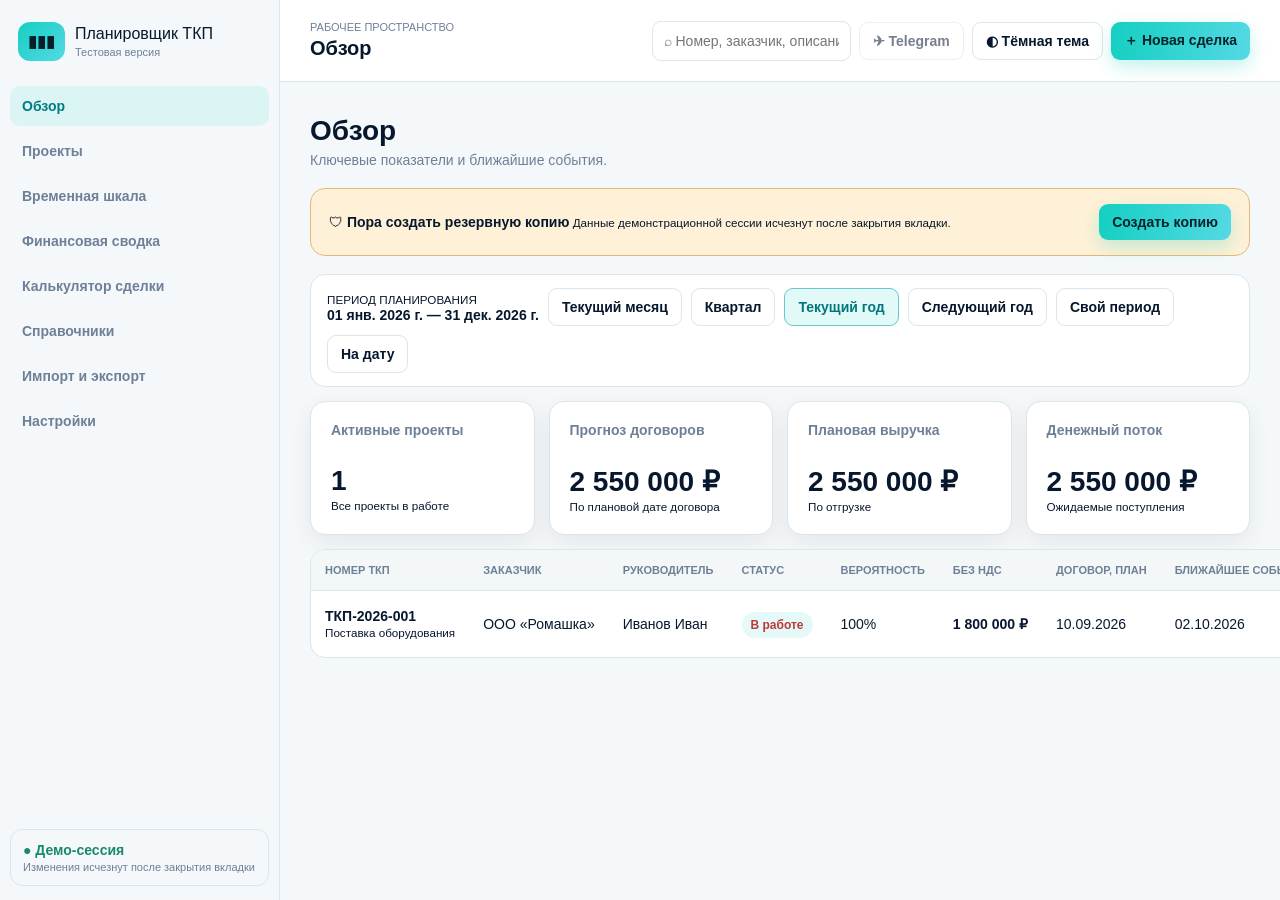
==== index.html @ 8d139dea "fix: refresh published dashboard assets" ====
<!doctype html>
<html lang="ru">
<head>
  <meta charset="utf-8"><meta name="viewport" content="width=device-width,initial-scale=1">
  <title>Планировщик ТКП</title><link rel="stylesheet" href="style.css?v=20260919-3"><link rel="stylesheet" href="overrides.css?v=20260919-3">
</head>
<body>
<div class="app">
  <aside class="sidebar"><div class="brand"><b>▮▮▮</b><span>Планировщик ТКП<small>Тестовая версия</small></span></div>
    <nav id="nav"></nav><div class="local">● Демо-сессия<small>Изменения исчезнут после закрытия вкладки</small></div></aside>
  <main><header><div><small>РАБОЧЕЕ ПРОСТРАНСТВО</small><h2 id="page-title">Обзор</h2></div><div class="top-actions"><input id="global-search" placeholder="⌕ Номер, заказчик, описание"><button id="tg" disabled title="Интеграция Telegram появится позднее">✈ Telegram</button><button id="theme">◐ Тёмная тема</button><button class="primary" id="new-deal">＋ Новая сделка</button></div></header>
  <section id="view"></section></main>
</div><dialog id="modal"></dialog><script src="app.js?v=20260919-3"></script>
</body></html>
---- style.css ----
:root{--bg:#f5f8fa;--card:#fff;--text:#07182e;--muted:#6e8097;--line:#dbe5ea;--accent:#14cfc1;--accent2:#54d9e4;--warn:#e3aa30;--danger:#e96666;--shadow:0 8px 22px #0c354014}*{box-sizing:border-box}body{margin:0;background:var(--bg);color:var(--text);font:14px Inter,Arial,sans-serif}.app{display:grid;grid-template-columns:280px 1fr;min-height:100vh}.sidebar{border-right:1px solid var(--line);padding:14px 10px;display:flex;flex-direction:column}.brand{display:flex;gap:10px;align-items:center;padding:8px 8px 25px;font-size:16px}.brand b{background:linear-gradient(135deg,var(--accent),var(--accent2));border-radius:12px;padding:10px;color:#052029}.brand small,.local small,header small{display:block;font-size:11px;color:var(--muted);margin-top:3px;font-weight:400}nav{display:grid;gap:5px}nav button{border:0;background:transparent;text-align:left;padding:12px;border-radius:10px;color:var(--muted);font-size:14px;cursor:pointer}nav button.active,nav button:hover{background:#10cfc11c;color:#007d83;font-weight:700}.local{margin-top:auto;border:1px solid var(--line);border-radius:12px;padding:12px;color:#178a69;font-weight:700}main{min-width:0}header{height:82px;border-bottom:1px solid var(--line);background:var(--card);padding:12px 30px;display:flex;justify-content:space-between;align-items:center}h1{font-size:28px;margin:5px 0}h2{margin:4px 0;font-size:20px}.top-actions{display:flex;gap:8px;align-items:center}input,select,button{font:inherit}input,select{border:1px solid var(--line);border-radius:9px;padding:11px;background:var(--card);color:var(--text)}button{border:1px solid var(--line);border-radius:9px;padding:10px 13px;background:var(--card);color:var(--text);font-weight:650;cursor:pointer}button:disabled{opacity:.55;cursor:not-allowed}.primary{border:0;background:linear-gradient(100deg,var(--accent),var(--accent2));color:#06232b;box-shadow:0 7px 18px #14cfc142}.wrap{padding:28px 30px;max-width:1700px;margin:auto}.sub{color:var(--muted);margin:0 0 20px}.notice{background:#fff1d7;border:1px solid #dfbb7a;border-radius:15px;padding:15px 18px;display:flex;justify-content:space-between;align-items:center;margin:18px 0}.period,.toolbar{background:var(--card);border:1px solid var(--line);border-radius:15px;padding:13px 16px;display:flex;gap:9px;align-items:center;flex-wrap:wrap;margin:14px 0}.period button.active{background:#13cfc120;border-color:#66c7ce;color:#00777d}.cards{display:grid;grid-template-columns:repeat(4,1fr);gap:14px;margin:14px 0}.card{background:var(--card);border:1px solid var(--line);border-radius:15px;padding:20px;box-shadow:var(--shadow)}.card .label{color:var(--muted);font-weight:700}.card strong{font-size:28px;display:block;margin-top:27px}.grid2{display:grid;grid-template-columns:2fr 1fr;gap:14px}.panel{background:var(--card);border:1px solid var(--line);border-radius:15px;overflow:auto}.panel h3{padding:0 18px}.table{width:100%;border-collapse:collapse}.table th{text-align:left;color:var(--muted);font-size:11px;text-transform:uppercase;background:#f3f7f8}.table th,.table td{padding:14px;border-bottom:1px solid var(--line);white-space:nowrap}.table tr:last-child td{border:0}.badge{background:#13cfc11c;color:#007a80;border-radius:15px;padding:6px 9px;font-size:12px;font-weight:700}.danger{color:#bd3838;background:#fce8e8}.warning{color:#916100;background:#fff3d8}.kpi-list{padding:0 18px}.kpi-list li{padding:12px 0;border-bottom:1px solid var(--line);list-style:none}.chart{height:240px;padding:25px;display:flex;align-items:end;gap:22px;border-top:1px solid var(--line)}.bar{width:42px;background:#4caeb9;position:relative;min-height:3px}.bar:after{content:attr(data-month);position:absolute;top:calc(100% + 8px);font-size:11px;color:var(--muted);left:-10px}.timeline{min-width:1000px;display:grid;grid-template-columns:250px repeat(4,1fr);border-top:1px solid var(--line)}.timeline>*{border-right:1px solid var(--line);border-bottom:1px solid var(--line);padding:12px;min-height:70px}.event{font-size:11px;border-left:3px solid #7563d7;background:#f8f6ff;border-radius:6px;padding:5px;margin:3px}.event.overdue{border-color:var(--danger);background:#fff0f0}.form-grid{display:grid;grid-template-columns:repeat(2,1fr);gap:12px}.field{display:grid;gap:5px;font-weight:700;font-size:12px}.field label{color:var(--muted)}dialog{border:0;border-radius:16px;box-shadow:0 20px 70px #001e2e55;width:min(680px,94vw);background:var(--card);color:var(--text);padding:25px}dialog::backdrop{background:#00131e88}.modal-actions{display:flex;justify-content:flex-end;gap:8px;margin-top:20px}.report-cards{display:grid;grid-template-columns:repeat(3,1fr);gap:14px}.theme-dark{--bg:#070d0d;--card:#0a1819;--text:#f7f9f7;--muted:#9baeb4;--line:#17383a;--shadow:0 8px 22px #0008}.theme-dark .table th{background:#0d1d1e}.theme-dark .event{background:#16132a}@media(max-width:900px){.app{grid-template-columns:1fr}.sidebar{border-right:0;border-bottom:1px solid var(--line)}.sidebar nav{display:flex;overflow:auto}.sidebar nav button{white-space:nowrap}.local{display:none}header{height:auto;padding:12px;gap:10px;align-items:flex-start}.top-actions{flex-wrap:wrap;justify-content:flex-end}.top-actions input{width:180px}.wrap{padding:18px 12px}.cards,.grid2{grid-template-columns:1fr}.report-cards{grid-template-columns:1fr}.form-grid{grid-template-columns:1fr}}
---- overrides.css ----
.active-row td:first-child{border-left:4px solid #e96666}.closed-row td:first-child{border-left:4px solid #27a876}.status-active{color:#bd3838}.status-closed{color:#197951}.column-grid{display:grid;grid-template-columns:repeat(3,1fr);gap:8px}.column-grid label{padding:8px;border-bottom:1px solid var(--line);color:var(--muted)}
.finance-chart{height:300px;display:flex;align-items:end;gap:10px;padding:28px 22px 35px;border-top:1px solid var(--line);position:relative}.month-group{height:100%;flex:1;min-width:45px;display:flex;align-items:end;justify-content:center;gap:3px;position:relative}.month-group:after{content:attr(data-month);position:absolute;top:calc(100% + 8px);font-size:10px;color:var(--muted)}.metric-bar{width:11px;min-height:2px;border-radius:3px 3px 0 0;cursor:pointer}.revenue-plan{background:#769bc8}.revenue-fact{background:#19c9bd}.cash-plan{background:#d18a2d}.cash-fact{background:#62b58e}.chart-tip{position:absolute;display:none;z-index:4;background:#081416;color:#fff;border-radius:8px;padding:10px;font-size:12px;box-shadow:0 8px 20px #0008;pointer-events:none}.legend{padding:0 18px 14px;color:var(--muted);font-size:12px}.legend i{display:inline-block;width:12px;height:12px;margin:0 4px 0 12px}.fact-inputs{background:#13cfc10d;border:1px solid #65d1cb;border-radius:12px;padding:12px;margin-top:12px}
.combo-chart{height:265px;position:relative;border-top:1px solid var(--line);display:flex;align-items:end;padding:25px 28px 32px;gap:8px}.combo-month{height:100%;flex:1;position:relative;display:flex;align-items:end;justify-content:center}.combo-month:after{content:attr(data-month);position:absolute;top:calc(100% + 8px);font-size:10px;color:var(--muted)}.combo-bar{width:16px;background:#19c9bd;border-radius:3px 3px 0 0;z-index:2;cursor:pointer}.cash-combo .combo-bar{background:#62b58e}.plan-svg{position:absolute;inset:25px 28px 32px;z-index:3;pointer-events:none}.plan-svg polyline{fill:none;stroke:#d18a2d;stroke-width:3}.cash-combo .plan-svg polyline{stroke:#7563d7}.date-filter{display:flex;gap:8px;align-items:center}.date-filter.hidden{display:none}
.combo-chart{overflow:hidden}.plan-svg{width:calc(100% - 56px);height:calc(100% - 57px)}.combo-chart .combo-bar{max-height:190px}.project-cards{display:grid;grid-template-columns:repeat(4,1fr);gap:10px;margin:14px 0}.filter-card{padding:14px;cursor:pointer}.filter-card strong{font-size:24px;display:block;margin-top:8px}@media(max-width:900px){.project-cards{grid-template-columns:repeat(2,1fr)}}
.event.plan{border-left-color:#7563d7;background:#f8f6ff}.event.actual{border-left-color:#27a876;background:#effaf5}.axis-labels{position:absolute;right:4px;top:25px;bottom:32px;display:flex;flex-direction:column;justify-content:space-between;font-size:10px;color:var(--muted);z-index:4;background:linear-gradient(90deg,transparent,var(--card) 30%);padding-left:12px}.blocked{opacity:.62}.blocked-note{padding:13px;border-radius:9px;background:#fff3d8;color:#916100;margin:12px 0}
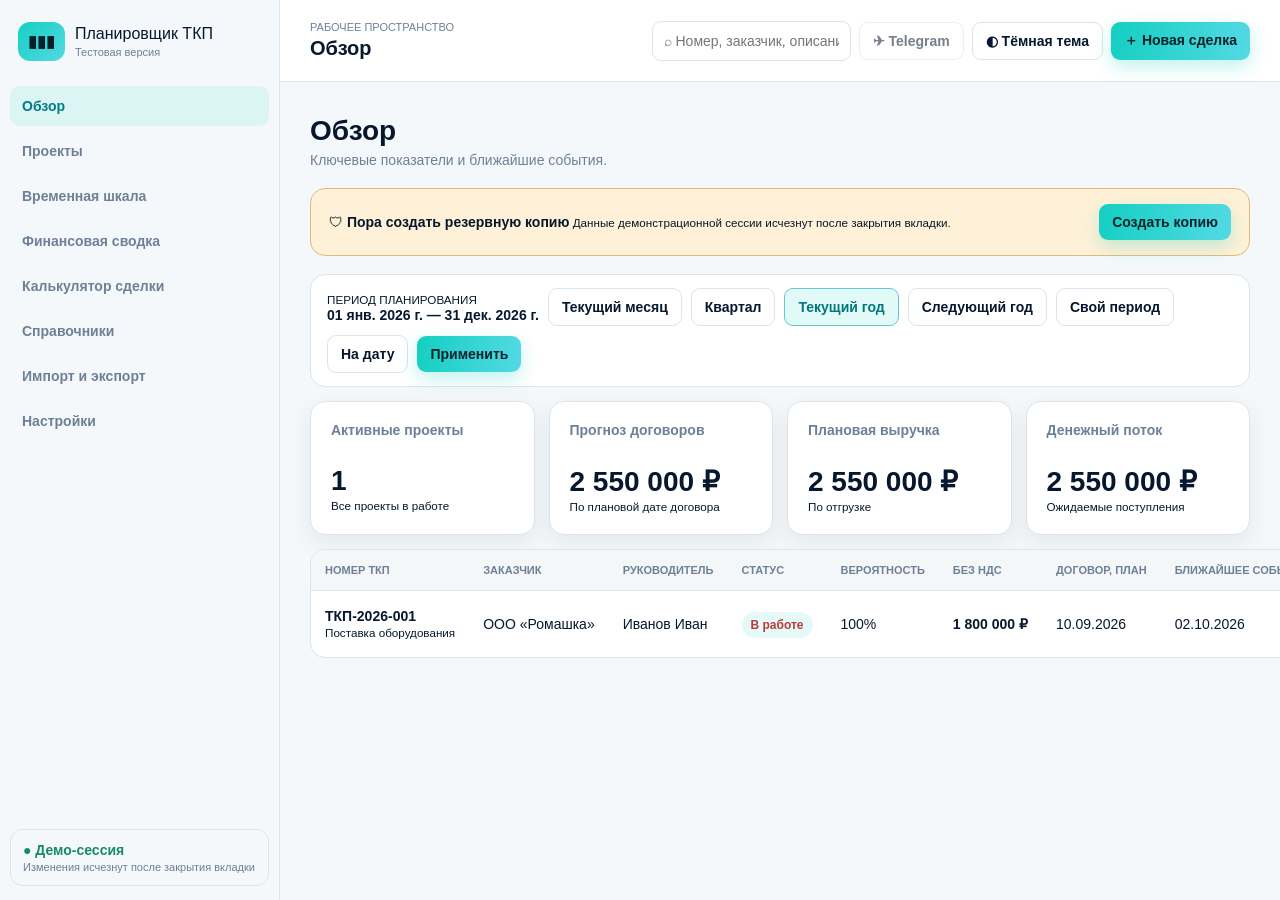
==== commit 49691ef6: "fix: refresh period control assets" ====
--- a/index.html
+++ b/index.html
@@ -2,7 +2,7 @@
 <html lang="ru">
 <head>
   <meta charset="utf-8"><meta name="viewport" content="width=device-width,initial-scale=1">
-  <title>Планировщик ТКП</title><link rel="stylesheet" href="style.css?v=20260919-3"><link rel="stylesheet" href="overrides.css?v=20260919-3">
+  <title>Планировщик ТКП</title><link rel="stylesheet" href="style.css?v=20260919-4"><link rel="stylesheet" href="overrides.css?v=20260919-4">
 </head>
 <body>
 <div class="app">
@@ -10,5 +10,5 @@
     <nav id="nav"></nav><div class="local">● Демо-сессия<small>Изменения исчезнут после закрытия вкладки</small></div></aside>
   <main><header><div><small>РАБОЧЕЕ ПРОСТРАНСТВО</small><h2 id="page-title">Обзор</h2></div><div class="top-actions"><input id="global-search" placeholder="⌕ Номер, заказчик, описание"><button id="tg" disabled title="Интеграция Telegram появится позднее">✈ Telegram</button><button id="theme">◐ Тёмная тема</button><button class="primary" id="new-deal">＋ Новая сделка</button></div></header>
   <section id="view"></section></main>
-</div><dialog id="modal"></dialog><script src="app.js?v=20260919-3"></script>
+</div><dialog id="modal"></dialog><script src="app.js?v=20260919-4"></script>
 </body></html>
--- a/overrides.css
+++ b/overrides.css
@@ -3,3 +3,4 @@
 .combo-chart{height:265px;position:relative;border-top:1px solid var(--line);display:flex;align-items:end;padding:25px 28px 32px;gap:8px}.combo-month{height:100%;flex:1;position:relative;display:flex;align-items:end;justify-content:center}.combo-month:after{content:attr(data-month);position:absolute;top:calc(100% + 8px);font-size:10px;color:var(--muted)}.combo-bar{width:16px;background:#19c9bd;border-radius:3px 3px 0 0;z-index:2;cursor:pointer}.cash-combo .combo-bar{background:#62b58e}.plan-svg{position:absolute;inset:25px 28px 32px;z-index:3;pointer-events:none}.plan-svg polyline{fill:none;stroke:#d18a2d;stroke-width:3}.cash-combo .plan-svg polyline{stroke:#7563d7}.date-filter{display:flex;gap:8px;align-items:center}.date-filter.hidden{display:none}
 .combo-chart{overflow:hidden}.plan-svg{width:calc(100% - 56px);height:calc(100% - 57px)}.combo-chart .combo-bar{max-height:190px}.project-cards{display:grid;grid-template-columns:repeat(4,1fr);gap:10px;margin:14px 0}.filter-card{padding:14px;cursor:pointer}.filter-card strong{font-size:24px;display:block;margin-top:8px}@media(max-width:900px){.project-cards{grid-template-columns:repeat(2,1fr)}}
 .event.plan{border-left-color:#7563d7;background:#f8f6ff}.event.actual{border-left-color:#27a876;background:#effaf5}.axis-labels{position:absolute;right:4px;top:25px;bottom:32px;display:flex;flex-direction:column;justify-content:space-between;font-size:10px;color:var(--muted);z-index:4;background:linear-gradient(90deg,transparent,var(--card) 30%);padding-left:12px}.blocked{opacity:.62}.blocked-note{padding:13px;border-radius:9px;background:#fff3d8;color:#916100;margin:12px 0}
+.axis-labels{left:4px;right:auto;padding:0 8px 0 0;background:linear-gradient(90deg,var(--card) 70%,transparent)}.combo-chart{padding-left:65px}.plan-svg{left:65px!important;width:calc(100% - 93px)}
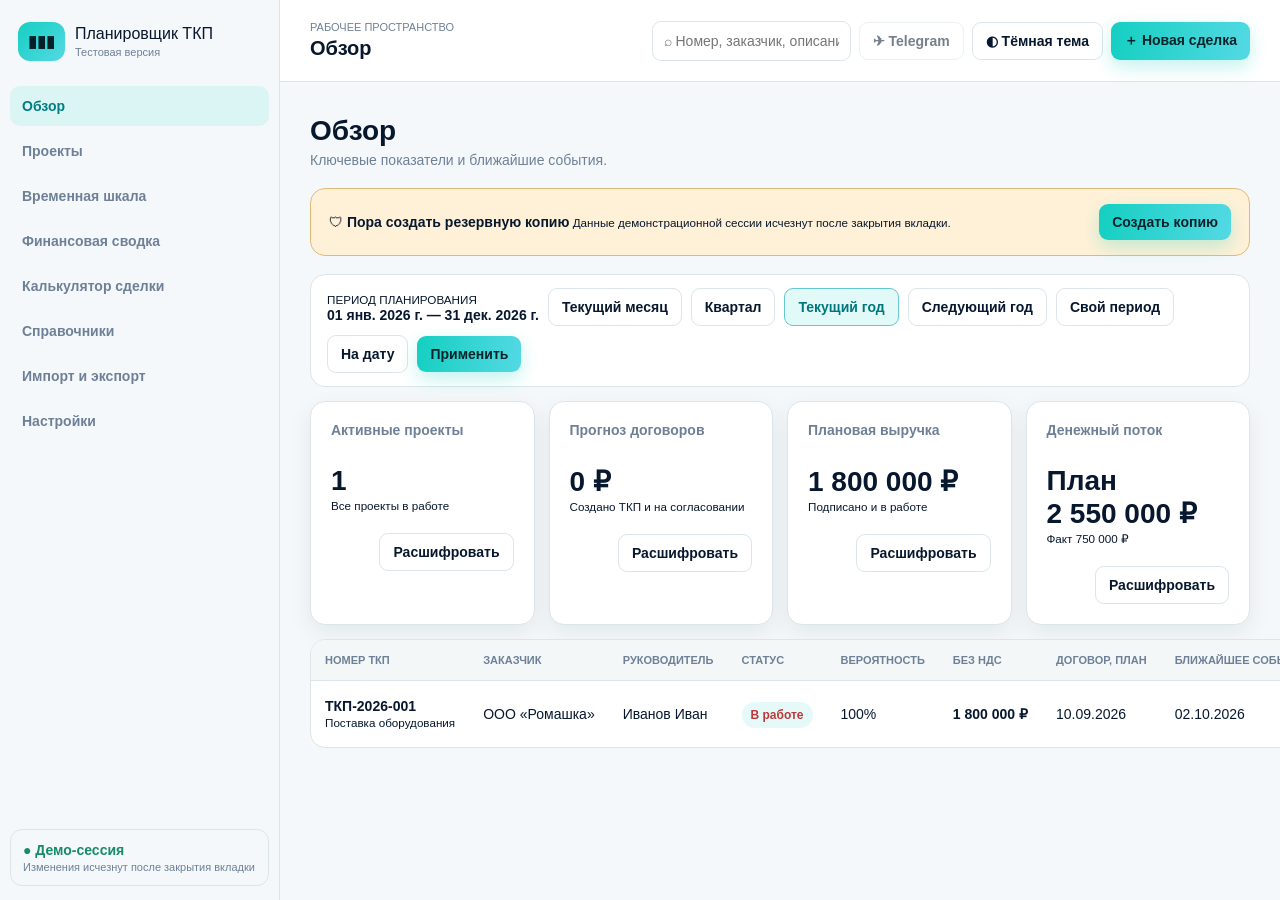
==== commit d03d6c9c: "fix: refresh KPI drilldown assets" ====
--- a/index.html
+++ b/index.html
@@ -2,7 +2,7 @@
 <html lang="ru">
 <head>
   <meta charset="utf-8"><meta name="viewport" content="width=device-width,initial-scale=1">
-  <title>Планировщик ТКП</title><link rel="stylesheet" href="style.css?v=20260919-4"><link rel="stylesheet" href="overrides.css?v=20260919-4">
+  <title>Планировщик ТКП</title><link rel="stylesheet" href="style.css?v=20260919-5"><link rel="stylesheet" href="overrides.css?v=20260919-5">
 </head>
 <body>
 <div class="app">
@@ -10,5 +10,5 @@
     <nav id="nav"></nav><div class="local">● Демо-сессия<small>Изменения исчезнут после закрытия вкладки</small></div></aside>
   <main><header><div><small>РАБОЧЕЕ ПРОСТРАНСТВО</small><h2 id="page-title">Обзор</h2></div><div class="top-actions"><input id="global-search" placeholder="⌕ Номер, заказчик, описание"><button id="tg" disabled title="Интеграция Telegram появится позднее">✈ Telegram</button><button id="theme">◐ Тёмная тема</button><button class="primary" id="new-deal">＋ Новая сделка</button></div></header>
   <section id="view"></section></main>
-</div><dialog id="modal"></dialog><script src="app.js?v=20260919-4"></script>
+</div><dialog id="modal"></dialog><script src="app.js?v=20260919-5"></script>
 </body></html>
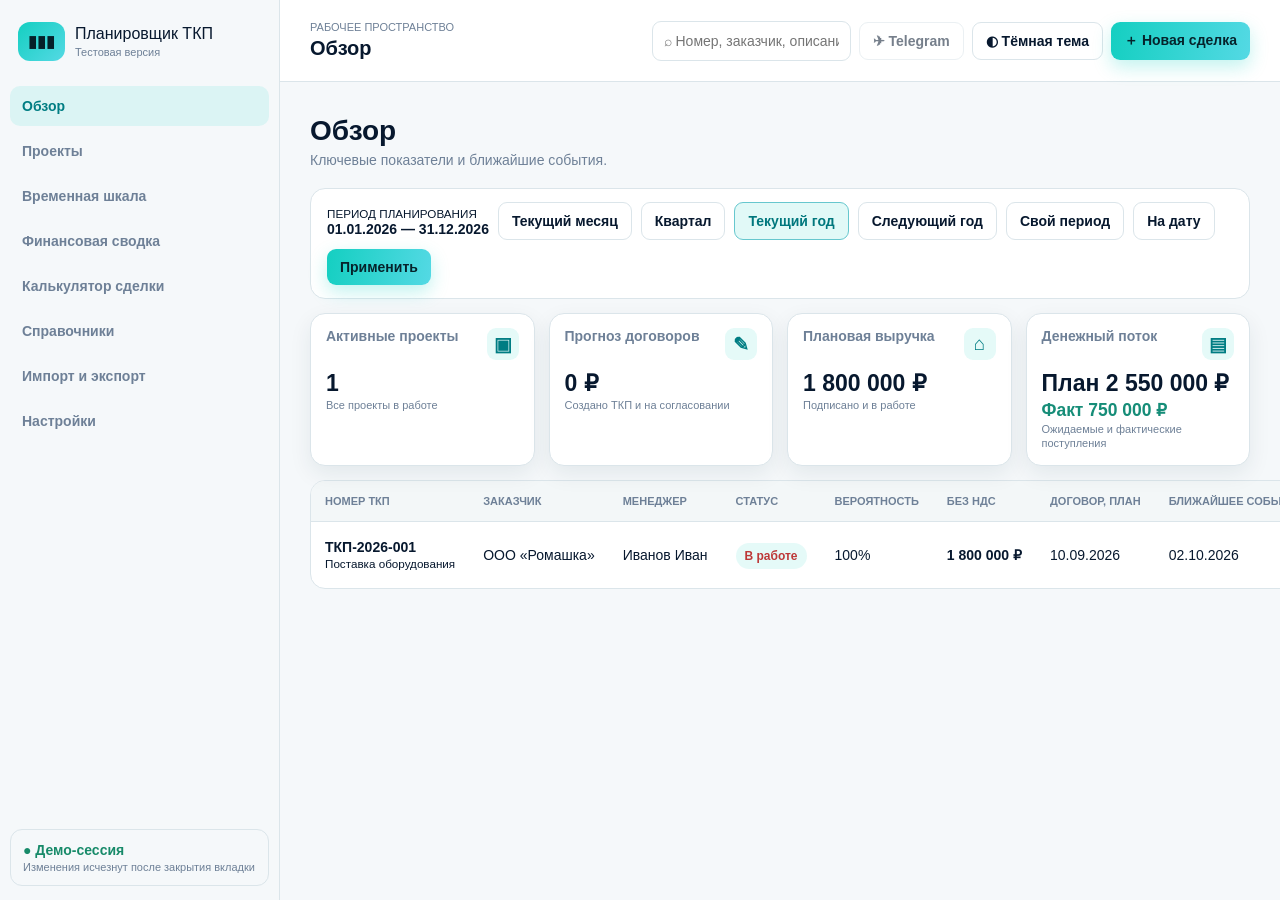
==== commit ca223290: "fix: disable stale client asset cache" ====
--- a/index.html
+++ b/index.html
@@ -2,7 +2,7 @@
 <html lang="ru">
 <head>
   <meta charset="utf-8"><meta name="viewport" content="width=device-width,initial-scale=1">
-  <title>Планировщик ТКП</title><link rel="stylesheet" href="style.css?v=20260919-5"><link rel="stylesheet" href="overrides.css?v=20260919-5">
+  <title>Планировщик ТКП</title><link rel="stylesheet" href="style.css?v=20260920-4"><link rel="stylesheet" href="overrides.css?v=20260920-4">
 </head>
 <body>
 <div class="app">
@@ -10,5 +10,5 @@
     <nav id="nav"></nav><div class="local">● Демо-сессия<small>Изменения исчезнут после закрытия вкладки</small></div></aside>
   <main><header><div><small>РАБОЧЕЕ ПРОСТРАНСТВО</small><h2 id="page-title">Обзор</h2></div><div class="top-actions"><input id="global-search" placeholder="⌕ Номер, заказчик, описание"><button id="tg" disabled title="Интеграция Telegram появится позднее">✈ Telegram</button><button id="theme">◐ Тёмная тема</button><button class="primary" id="new-deal">＋ Новая сделка</button></div></header>
   <section id="view"></section></main>
-</div><dialog id="modal"></dialog><script src="app.js?v=20260919-5"></script>
+</div><dialog id="modal"></dialog><script src="app.js?v=20260920-4"></script>
 </body></html>
--- a/overrides.css
+++ b/overrides.css
@@ -4,3 +4,11 @@
 .combo-chart{overflow:hidden}.plan-svg{width:calc(100% - 56px);height:calc(100% - 57px)}.combo-chart .combo-bar{max-height:190px}.project-cards{display:grid;grid-template-columns:repeat(4,1fr);gap:10px;margin:14px 0}.filter-card{padding:14px;cursor:pointer}.filter-card strong{font-size:24px;display:block;margin-top:8px}@media(max-width:900px){.project-cards{grid-template-columns:repeat(2,1fr)}}
 .event.plan{border-left-color:#7563d7;background:#f8f6ff}.event.actual{border-left-color:#27a876;background:#effaf5}.axis-labels{position:absolute;right:4px;top:25px;bottom:32px;display:flex;flex-direction:column;justify-content:space-between;font-size:10px;color:var(--muted);z-index:4;background:linear-gradient(90deg,transparent,var(--card) 30%);padding-left:12px}.blocked{opacity:.62}.blocked-note{padding:13px;border-radius:9px;background:#fff3d8;color:#916100;margin:12px 0}
 .axis-labels{left:4px;right:auto;padding:0 8px 0 0;background:linear-gradient(90deg,var(--card) 70%,transparent)}.combo-chart{padding-left:65px}.plan-svg{left:65px!important;width:calc(100% - 93px)}
+.kpi-card{min-height:178px;position:relative;padding:20px}.kpi-card .kpi-head{display:flex;justify-content:space-between;align-items:flex-start;color:var(--muted);font-weight:700}.kpi-card .kpi-icon{width:34px;height:34px;border-radius:9px;background:#13cfc11c;color:#007d83;display:grid;place-items:center;font-size:19px}.kpi-card strong{font-size:30px;margin:26px 0 5px}.kpi-card .kpi-note{display:block;color:var(--muted);font-size:12px}.kpi-card .modal-actions{margin-top:10px;justify-content:flex-start}.kpi-card .modal-actions button{padding:6px 9px;font-size:11px}
+.kpi-card{min-height:94px;padding:14px 15px}.kpi-card strong{font-size:23px;margin:10px 0 2px}.kpi-card .kpi-note{font-size:11px;line-height:1.25}.kpi-card .kpi-icon.kpi-action{border:0;padding:0;cursor:pointer;width:32px;height:32px;flex:0 0 32px}.kpi-card .kpi-icon.kpi-action:hover{filter:brightness(.93);transform:translateY(-1px)}
+.combo-chart{padding-left:62px}.combo-chart .axis-labels{left:7px;top:10px;bottom:30px;width:53px;justify-content:space-between;align-items:flex-start;color:var(--muted);font-size:10px}.combo-chart .axis-labels span{white-space:nowrap}.theme-dark{--bg:#122123;--card:#1b3032;--text:#f5fbfb;--muted:#c0d0d2;--line:#3d6265;--shadow:0 8px 22px #06101066}.theme-dark header{background:#20383a}.theme-dark .table th{background:#264347;color:#e8f5f5}.theme-dark nav button{color:#c7d7d8}.theme-dark .notice{color:#172426}.theme-dark input,.theme-dark select,.theme-dark button{background:#213b3d;color:#f5fbfb;border-color:#548184}.theme-dark .primary{background:linear-gradient(100deg,#19d8c9,#62dbe4);color:#072529;border-color:transparent}.theme-dark .kpi-icon{color:#08383d!important;background:#6ce4e03b!important}.theme-dark .sub,.theme-dark small{color:#c0d0d2}.theme-dark .badge{color:#0c494b}.theme-dark .danger{color:#ff9a9a;background:#5b3033}.theme-dark .warning{color:#ffe1a4;background:#604c2a}
+.quarter-switch{display:flex;gap:5px;padding-left:4px;border-left:1px solid var(--line)}.quarter-switch button{padding:8px 10px;font-size:12px}.timeline .event.plan{background:#f1edff;color:#332461;border-left:4px solid #7865da;border-top:1px solid #d3c9ff}.timeline .event.actual{background:#e7f8ef;color:#125d42;border-left:4px solid #20a66e;border-top:1px solid #b2e8ce}.timeline .event b{font-size:11px}.timeline .event span{font-size:10px;color:inherit;opacity:.8}.theme-dark .timeline .event.plan{background:#3a315c;color:#f1edff;border-color:#af9fff}.theme-dark .timeline .event.actual{background:#1e4f40;color:#e7fff3;border-color:#53d39b}.theme-dark .timeline>*,.theme-dark .timeline{border-color:#4b7275}.theme-dark .timeline b{color:#f4fbfb}.theme-dark .timeline small{color:#c4d9db}.theme-dark .quarter-switch button.active{background:#1dd5c9;color:#06282b}.fact-inputs{color:var(--text)}
+.premium-help{margin-top:16px;background:#eaf1f4;border:1px solid var(--line);border-radius:14px;padding:16px 20px;color:var(--text)}.premium-help summary{font-weight:800;cursor:pointer}.premium-help p,.premium-help li{color:var(--muted);font-size:13px;line-height:1.45}.premium-help ul{margin:6px 0 0;padding-left:22px}.theme-dark .premium-help{background:#244246}.calc-result-cards{grid-template-columns:1fr 1fr}
+.cash-plan-value,.cash-fact-value{display:block}.cash-fact-value{font-size:.76em;margin-top:3px;color:#168d78}
+@media(max-width:720px){body{font-size:13px}.app{grid-template-columns:1fr}.sidebar{padding:8px;border-right:0}.brand{padding:5px 7px 10px}.brand b{padding:7px;font-size:12px}.brand span{font-size:14px}.sidebar nav{gap:3px}.sidebar nav button{padding:8px 9px;font-size:12px}.local{display:none}header{padding:9px 12px;gap:8px}header h2{font-size:17px}.top-actions{width:100%;justify-content:flex-start}.top-actions input{width:100%;padding:8px}.top-actions button{padding:8px 9px;font-size:12px}.wrap{padding:16px 10px}h1{font-size:23px;line-height:1.15;overflow-wrap:anywhere}.sub{margin-bottom:12px}.period,.toolbar{padding:10px;gap:6px}.period>div{width:100%}.period button,.toolbar button{padding:8px 9px;font-size:12px}.date-filter{width:100%;flex-wrap:wrap}.date-filter input{width:calc(50% - 8px);padding:8px}.quarter-switch{width:100%;padding:6px 0 0;border-left:0;overflow:auto}.quarter-switch button{white-space:nowrap}.cards{grid-template-columns:repeat(2,minmax(0,1fr));gap:8px}.kpi-card{min-width:0;min-height:103px;padding:11px}.kpi-card .kpi-head span{font-size:11px;line-height:1.2;overflow-wrap:anywhere}.kpi-card strong{font-size:18px;line-height:1.15;overflow-wrap:anywhere;word-break:break-word}.kpi-card .kpi-note{font-size:10px;overflow-wrap:anywhere}.kpi-card .kpi-icon.kpi-action{width:28px;height:28px;flex-basis:28px;font-size:15px}.grid2,.calc-layout{grid-template-columns:1fr;gap:10px}.panel{max-width:100%}.panel h3{font-size:16px;overflow-wrap:anywhere}.table{font-size:12px}.table th,.table td{padding:9px 8px}.timeline{font-size:11px}.timeline>*{padding:7px;min-height:55px}.event{font-size:10px;overflow-wrap:anywhere}.report-cards{grid-template-columns:1fr;gap:8px}.premium-help{padding:13px;margin-top:10px}.premium-help p,.premium-help li{font-size:12px}.calc-result-cards{grid-template-columns:1fr}.modal-actions{margin-top:12px;flex-wrap:wrap}.modal-actions button{flex:1;min-width:120px}dialog{padding:16px;width:calc(100vw - 18px)}dialog h2{font-size:19px}.form-grid{grid-template-columns:1fr}.combo-chart{height:215px;padding-left:52px}.combo-chart .axis-labels{font-size:9px;width:46px;left:3px}.combo-month:after{font-size:9px;transform:rotate(-40deg);transform-origin:left top;white-space:nowrap}.legend{font-size:11px;line-height:2}}
+@media(max-width:380px){.cards{grid-template-columns:1fr}.top-actions button:not(.primary){display:none}.kpi-card{min-height:86px}}
